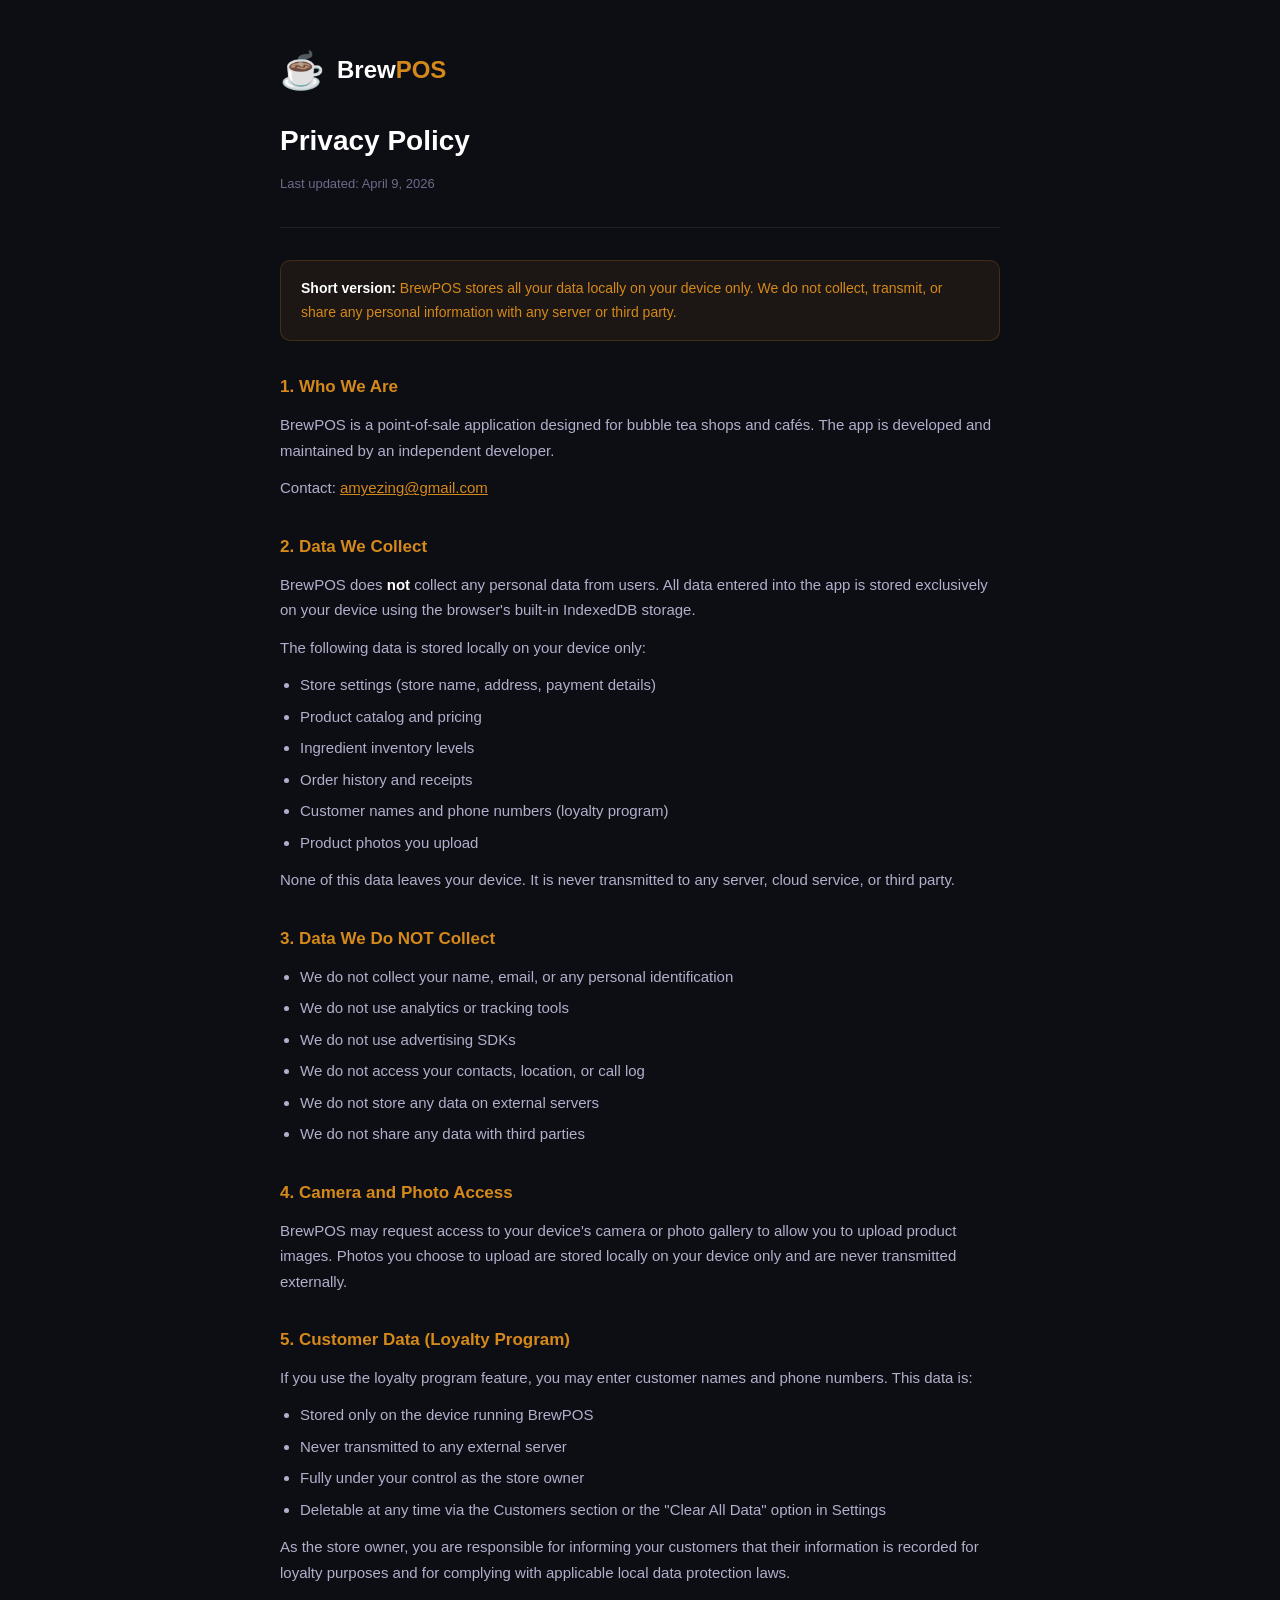
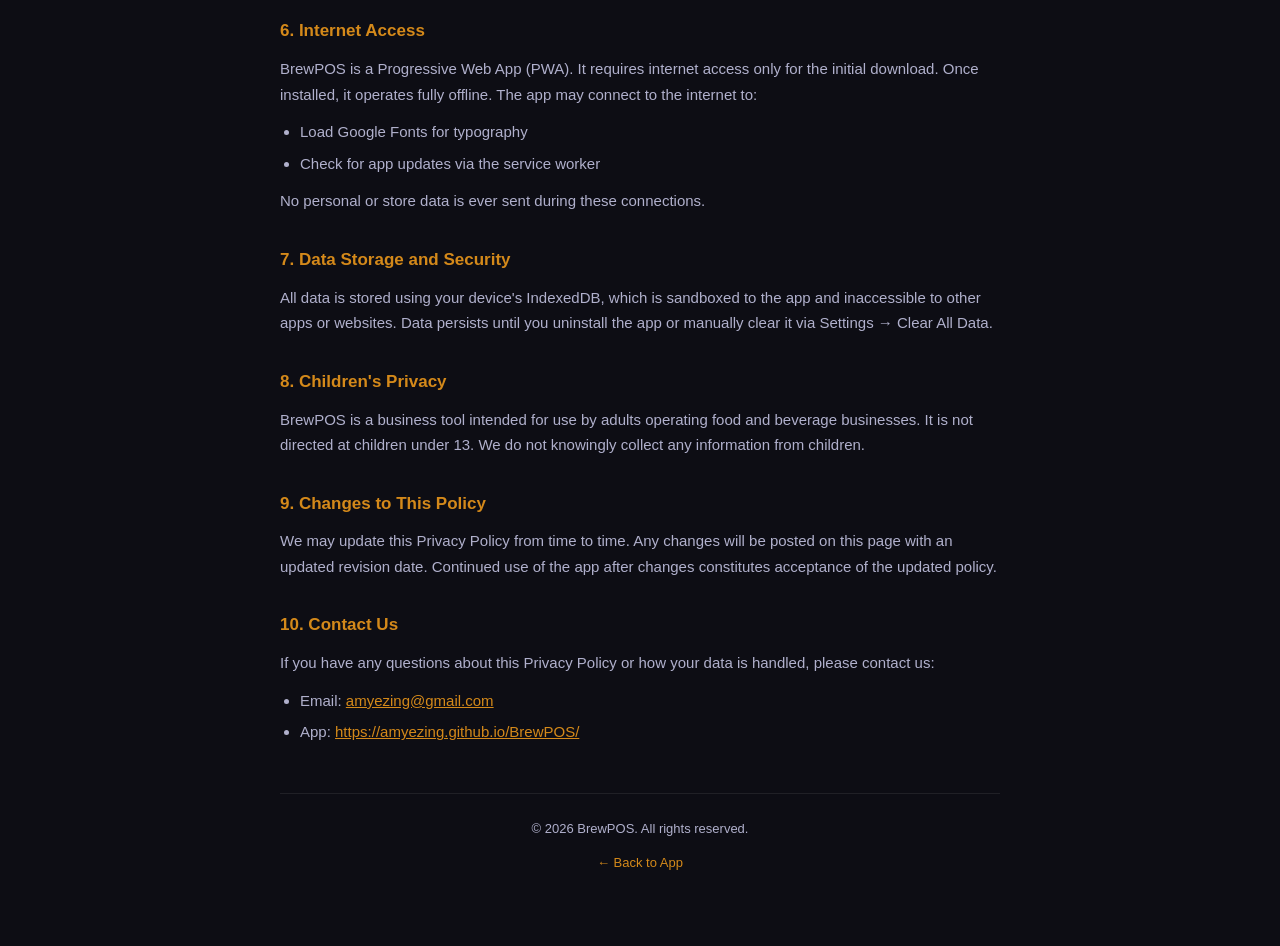
==== privacy-policy.html @ 64ec9701 "Add privacy policy for BrewPOS This file contains the complete privacy policy for BrewPOS, detailing" ====
<!DOCTYPE html>
<html lang="en">
<head>
<meta charset="UTF-8"/>
<meta name="viewport" content="width=device-width, initial-scale=1"/>
<title>Privacy Policy — BrewPOS</title>
<style>
  * { margin: 0; padding: 0; box-sizing: border-box; }
  body {
    font-family: -apple-system, BlinkMacSystemFont, 'Segoe UI', sans-serif;
    background: #0d0d14; color: #eeeef8;
    line-height: 1.7; font-size: 15px;
    padding: 0 16px 60px;
  }
  .wrap { max-width: 720px; margin: 0 auto; }
  header {
    padding: 40px 0 32px;
    border-bottom: 1px solid rgba(255,255,255,.08);
    margin-bottom: 32px;
  }
  .logo { display: flex; align-items: center; gap: 12px; margin-bottom: 16px; }
  .logo-icon { font-size: 36px; }
  .logo-name {
    font-size: 24px; font-weight: 800;
    font-family: 'Syne', sans-serif; color: #fff;
  }
  .logo-name span { color: #d4891a; }
  h1 { font-size: 28px; font-weight: 800; color: #fff; margin-bottom: 8px; }
  .updated { font-size: 13px; color: #6b6b8a; }
  h2 {
    font-size: 17px; font-weight: 700; color: #d4891a;
    margin: 32px 0 10px;
  }
  p { color: #b0b0cc; margin-bottom: 12px; }
  ul { color: #b0b0cc; padding-left: 20px; margin-bottom: 12px; }
  ul li { margin-bottom: 6px; }
  .highlight {
    background: rgba(212,137,26,.08);
    border: 1px solid rgba(212,137,26,.2);
    border-radius: 10px; padding: 16px 20px; margin: 20px 0;
    color: #d4891a; font-size: 14px;
  }
  .highlight strong { color: #fff; }
  footer {
    margin-top: 48px; padding-top: 24px;
    border-top: 1px solid rgba(255,255,255,.08);
    font-size: 13px; color: #6b6b8a; text-align: center;
  }
  footer a { color: #d4891a; text-decoration: none; }
  a { color: #d4891a; }
</style>
</head>
<body>
<div class="wrap">
  <header>
    <div class="logo">
      <div class="logo-icon">☕</div>
      <div class="logo-name">Brew<span>POS</span></div>
    </div>
    <h1>Privacy Policy</h1>
    <div class="updated">Last updated: April 9, 2026</div>
  </header>

  <div class="highlight">
    <strong>Short version:</strong> BrewPOS stores all your data locally on your device only. We do not collect, transmit, or share any personal information with any server or third party.
  </div>

  <h2>1. Who We Are</h2>
  <p>BrewPOS is a point-of-sale application designed for bubble tea shops and cafés. The app is developed and maintained by an independent developer.</p>
  <p>Contact: <a href="mailto:amyezing@gmail.com">amyezing@gmail.com</a></p>

  <h2>2. Data We Collect</h2>
  <p>BrewPOS does <strong style="color:#fff">not</strong> collect any personal data from users. All data entered into the app is stored exclusively on your device using the browser's built-in IndexedDB storage.</p>
  <p>The following data is stored locally on your device only:</p>
  <ul>
    <li>Store settings (store name, address, payment details)</li>
    <li>Product catalog and pricing</li>
    <li>Ingredient inventory levels</li>
    <li>Order history and receipts</li>
    <li>Customer names and phone numbers (loyalty program)</li>
    <li>Product photos you upload</li>
  </ul>
  <p>None of this data leaves your device. It is never transmitted to any server, cloud service, or third party.</p>

  <h2>3. Data We Do NOT Collect</h2>
  <ul>
    <li>We do not collect your name, email, or any personal identification</li>
    <li>We do not use analytics or tracking tools</li>
    <li>We do not use advertising SDKs</li>
    <li>We do not access your contacts, location, or call log</li>
    <li>We do not store any data on external servers</li>
    <li>We do not share any data with third parties</li>
  </ul>

  <h2>4. Camera and Photo Access</h2>
  <p>BrewPOS may request access to your device's camera or photo gallery to allow you to upload product images. Photos you choose to upload are stored locally on your device only and are never transmitted externally.</p>

  <h2>5. Customer Data (Loyalty Program)</h2>
  <p>If you use the loyalty program feature, you may enter customer names and phone numbers. This data is:</p>
  <ul>
    <li>Stored only on the device running BrewPOS</li>
    <li>Never transmitted to any external server</li>
    <li>Fully under your control as the store owner</li>
    <li>Deletable at any time via the Customers section or the "Clear All Data" option in Settings</li>
  </ul>
  <p>As the store owner, you are responsible for informing your customers that their information is recorded for loyalty purposes and for complying with applicable local data protection laws.</p>

  <h2>6. Internet Access</h2>
  <p>BrewPOS is a Progressive Web App (PWA). It requires internet access only for the initial download. Once installed, it operates fully offline. The app may connect to the internet to:</p>
  <ul>
    <li>Load Google Fonts for typography</li>
    <li>Check for app updates via the service worker</li>
  </ul>
  <p>No personal or store data is ever sent during these connections.</p>

  <h2>7. Data Storage and Security</h2>
  <p>All data is stored using your device's IndexedDB, which is sandboxed to the app and inaccessible to other apps or websites. Data persists until you uninstall the app or manually clear it via Settings → Clear All Data.</p>

  <h2>8. Children's Privacy</h2>
  <p>BrewPOS is a business tool intended for use by adults operating food and beverage businesses. It is not directed at children under 13. We do not knowingly collect any information from children.</p>

  <h2>9. Changes to This Policy</h2>
  <p>We may update this Privacy Policy from time to time. Any changes will be posted on this page with an updated revision date. Continued use of the app after changes constitutes acceptance of the updated policy.</p>

  <h2>10. Contact Us</h2>
  <p>If you have any questions about this Privacy Policy or how your data is handled, please contact us:</p>
  <ul>
    <li>Email: <a href="mailto:amyezing@gmail.com">amyezing@gmail.com</a></li>
    <li>App: <a href="https://amyezing.github.io/BrewPOS/">https://amyezing.github.io/BrewPOS/</a></li>
  </ul>

  <footer>
    <p>© 2026 BrewPOS. All rights reserved.</p>
    <p style="margin-top:8px;"><a href="https://amyezing.github.io/BrewPOS/">← Back to App</a></p>
  </footer>
</div>
</body>
</html>
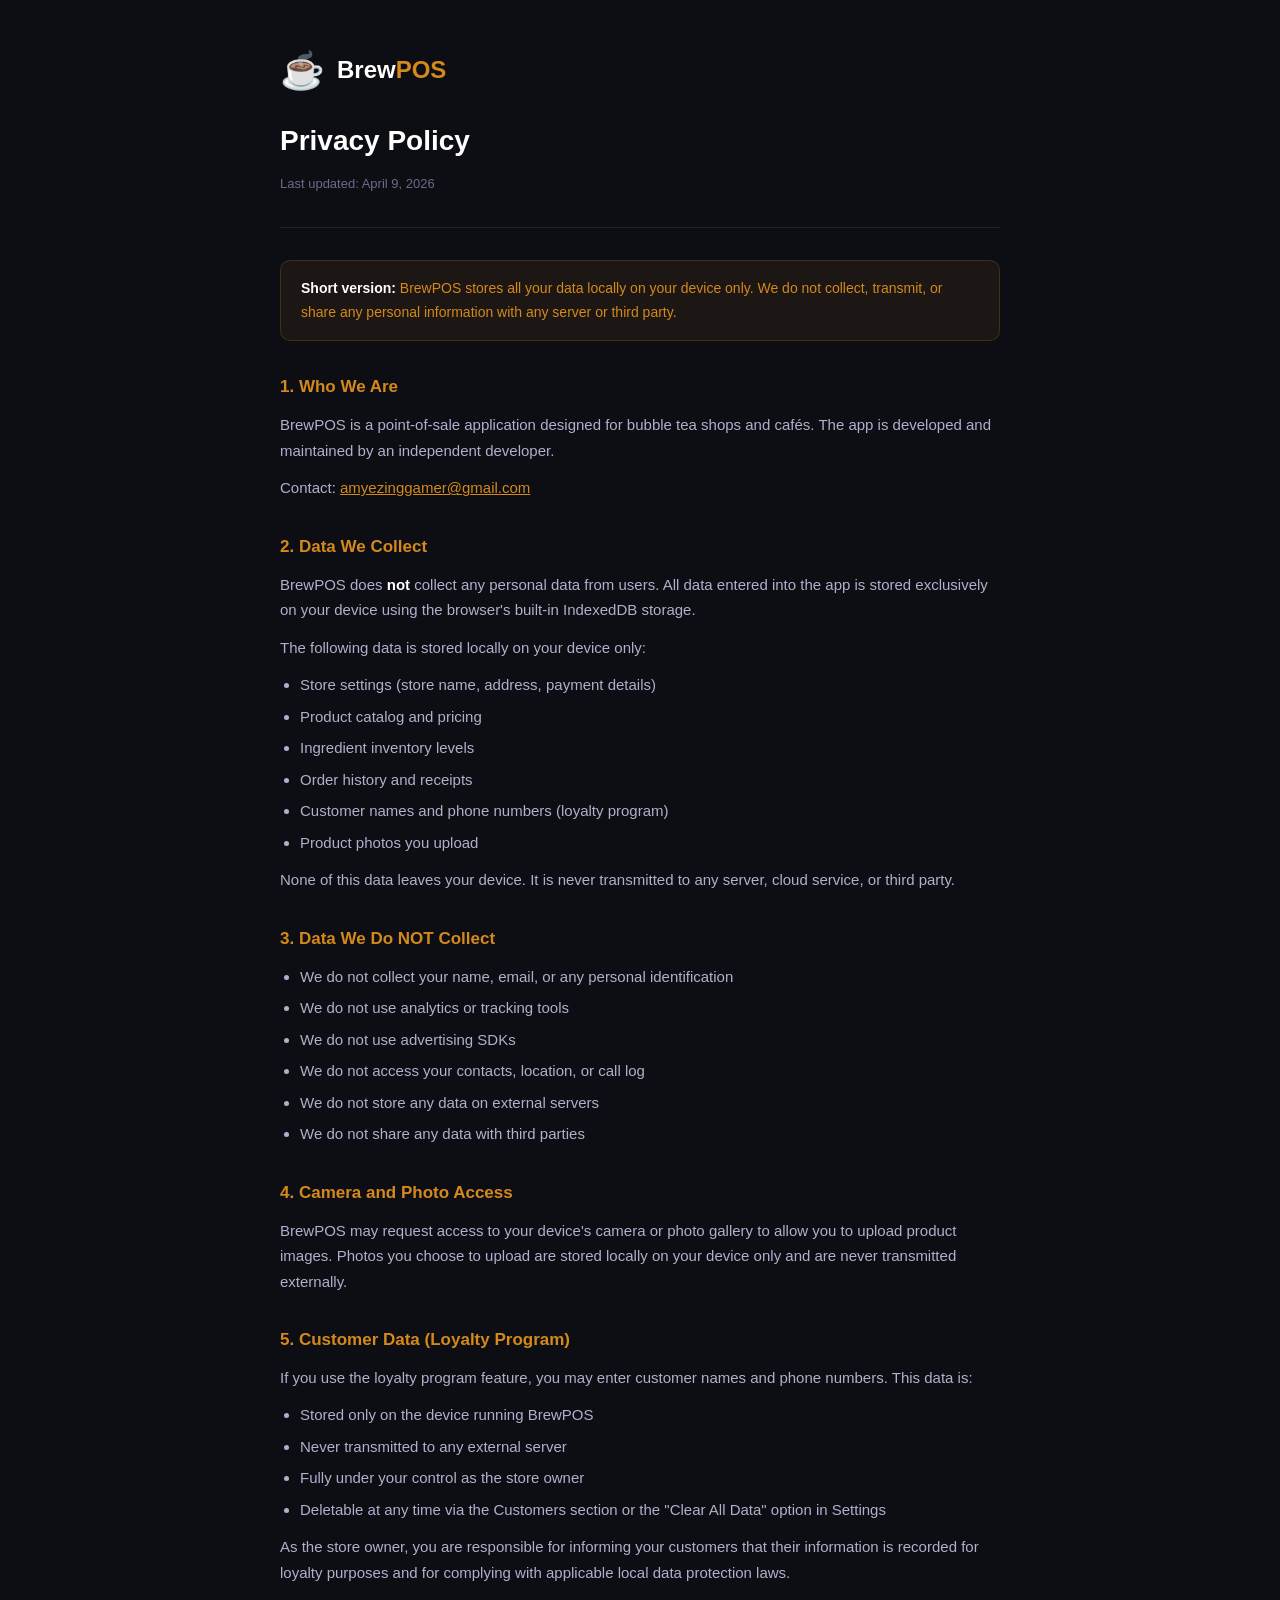
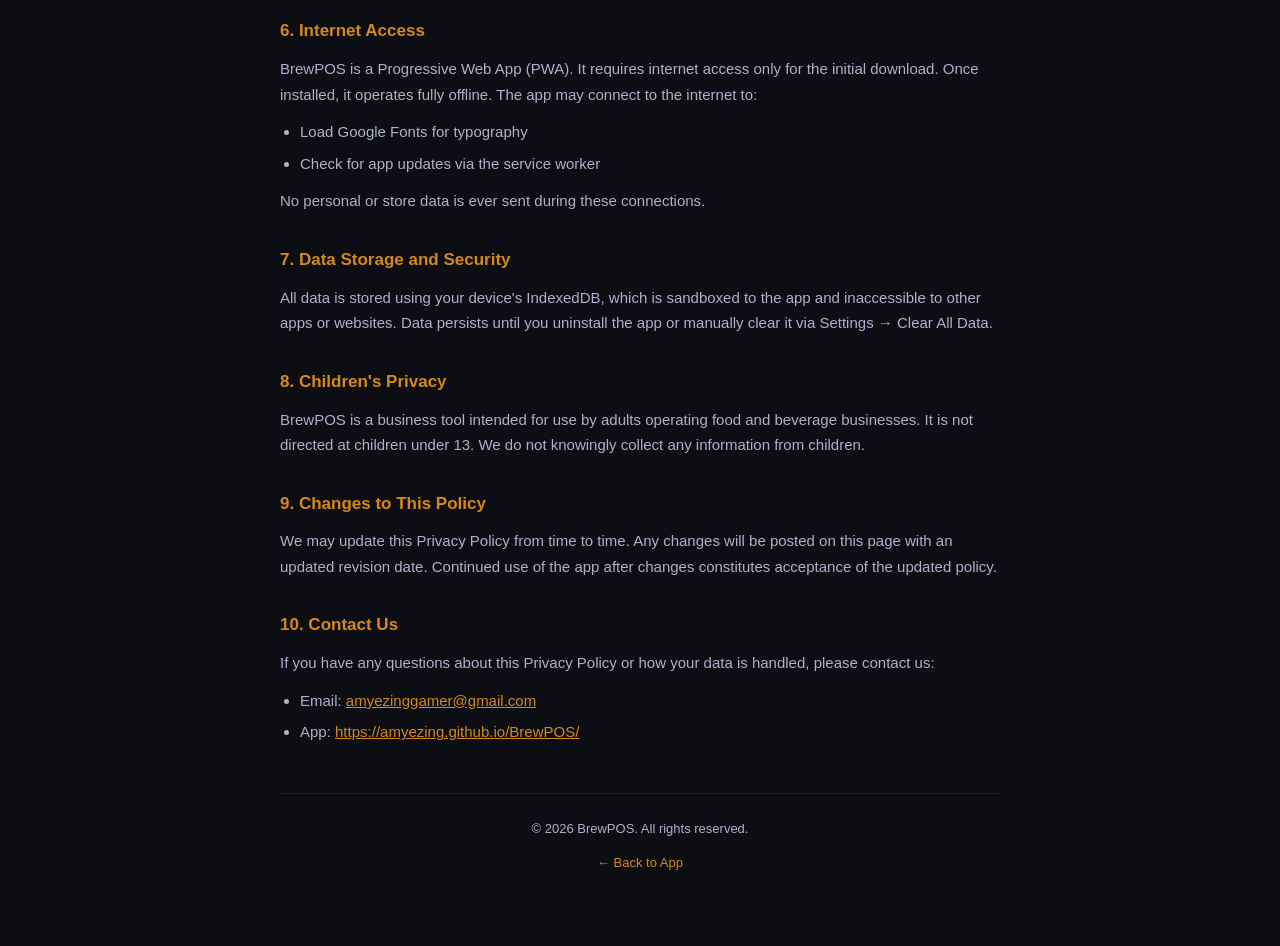
==== commit 6c93db20: "Update contact email in privacy policy" ====
--- a/privacy-policy.html
+++ b/privacy-policy.html
@@ -67,7 +67,7 @@
 
   <h2>1. Who We Are</h2>
   <p>BrewPOS is a point-of-sale application designed for bubble tea shops and cafés. The app is developed and maintained by an independent developer.</p>
-  <p>Contact: <a href="mailto:amyezing@gmail.com">amyezing@gmail.com</a></p>
+  <p>Contact: <a href="mailto:amyezinggamer@gmail.com">amyezinggamer@gmail.com</a></p>
 
   <h2>2. Data We Collect</h2>
   <p>BrewPOS does <strong style="color:#fff">not</strong> collect any personal data from users. All data entered into the app is stored exclusively on your device using the browser's built-in IndexedDB storage.</p>
@@ -125,7 +125,7 @@
   <h2>10. Contact Us</h2>
   <p>If you have any questions about this Privacy Policy or how your data is handled, please contact us:</p>
   <ul>
-    <li>Email: <a href="mailto:amyezing@gmail.com">amyezing@gmail.com</a></li>
+    <li>Email: <a href="mailto:amyezinggamer@gmail.com">amyezinggamer@gmail.com</a></li>
     <li>App: <a href="https://amyezing.github.io/BrewPOS/">https://amyezing.github.io/BrewPOS/</a></li>
   </ul>
 
